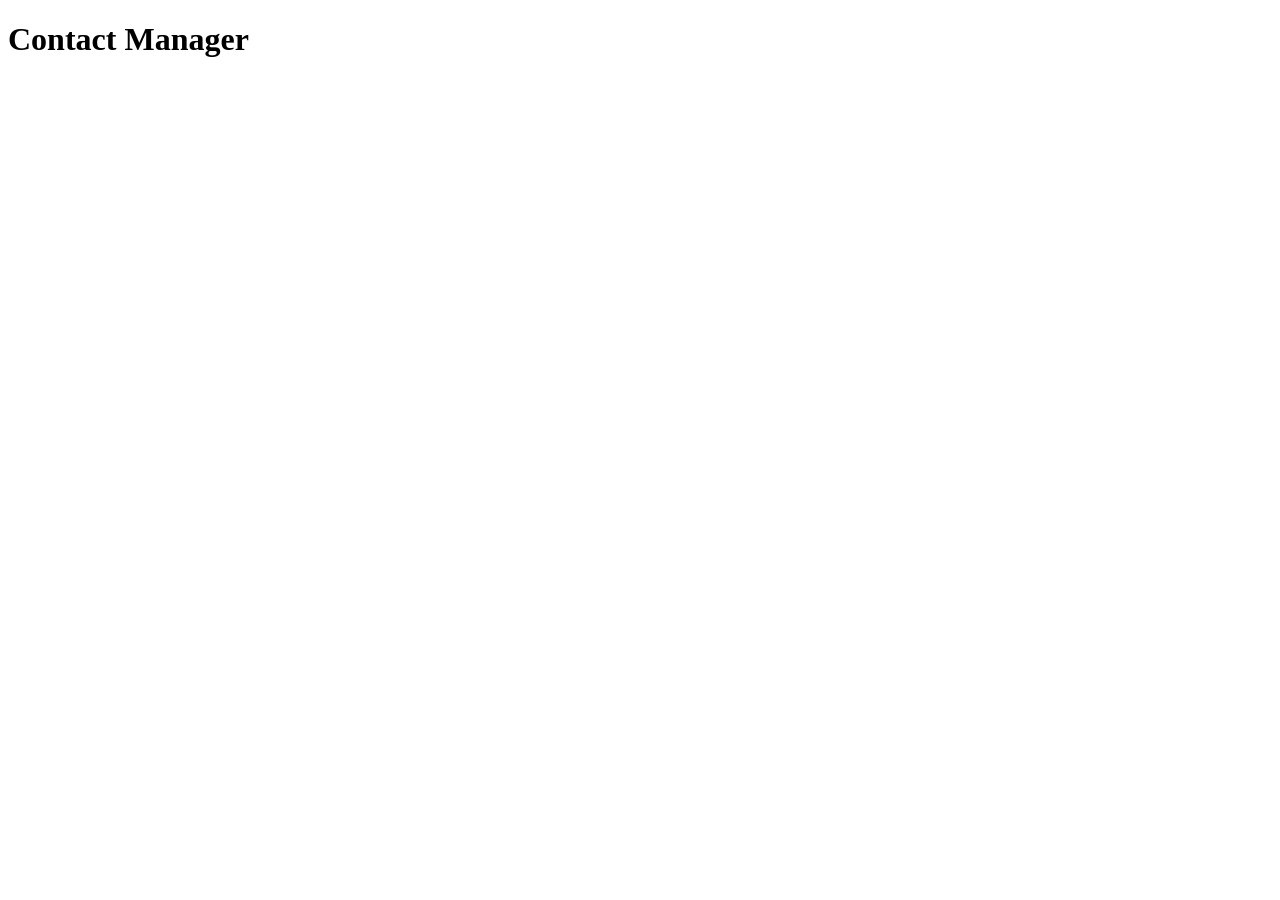
==== index.html @ 6e2ec39c "add login and contacts page skeletons" ====
<!DOCTYPE html>
<html lang="en">
<head>
  <meta charset="utf-8">
  <meta name="viewport" content="width=device-width, initial-scale=1">
  <title>Sign In — Contact Manager</title>
  <link rel="stylesheet" href="css/style.css">
</head>
<body>
  <!-- Landing page: login + register, toggled with a link.
       Use real form semantics — <form>, a <label for> on every <input>,
       <button type="submit">. That's most of the Lighthouse score. -->
  <main>
    <h1>Contact Manager</h1>

    <!-- TODO: login form -->
    <!-- TODO: register form -->
    <!-- TODO: a visible element for error messages -->
  </main>

  <script src="js/login.js"></script>
</body>
</html>
---- css/style.css ----
/* One font, a small palette, generous spacing. Keep text/background contrast at
   4.5:1 or better — Lighthouse checks it and it's 5 points.
   Must hold up at phone width; the instructor may resize the browser. */
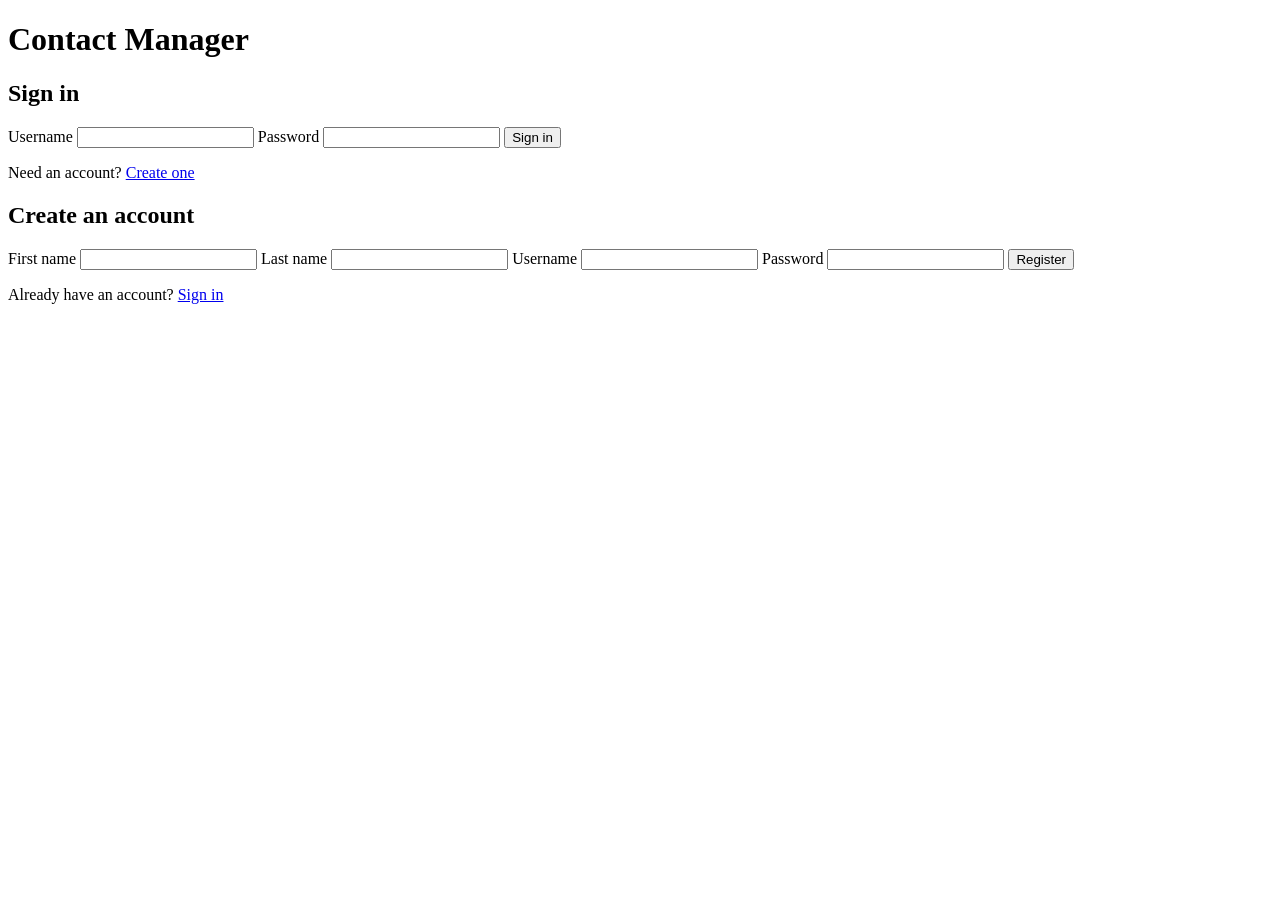
==== commit 8ffadd1d: "Adds the login and sign up form to index.html" ====
--- a/index.html
+++ b/index.html
@@ -13,9 +13,41 @@
   <main>
     <h1>Contact Manager</h1>
 
-    <!-- TODO: login form -->
-    <!-- TODO: register form -->
-    <!-- TODO: a visible element for error messages -->
+    <section id="login-section" aria-labelledby="login-heading">
+      <h2 id="login-heading">Sign in</h2>
+      <form id="login-form">
+        <p id="login-error" role="alert" aria-live="polite"></p>
+        <label for="login-username">Username</label>
+        <input id="login-username" name="login" type="text" required>
+
+        <label for="login-password">Password</label>
+        <input id="login-password" name="password" type="password" required>
+
+        <button type="submit">Sign in</button>
+      </form>
+      <p>Need an account? <a href="#register-section">Create one</a></p>
+    </section>
+
+    <section id="register-section" aria-labelledby="register-heading">
+      <h2 id="register-heading">Create an account</h2>
+      <form id="register-form">
+        <p id="register-error" role="alert" aria-live="polite"></p>
+        <label for="register-first-name">First name</label>
+        <input id="register-first-name" name="firstName" type="text" required>
+
+        <label for="register-last-name">Last name</label>
+        <input id="register-last-name" name="lastName" type="text" required>
+
+        <label for="register-username">Username</label>
+        <input id="register-username" name="login" type="text" required>
+
+        <label for="register-password">Password</label>
+        <input id="register-password" name="password" type="password" required>
+
+        <button type="submit">Register</button>
+      </form>
+      <p>Already have an account? <a href="#login-section">Sign in</a></p>
+    </section>
   </main>
 
   <script src="js/login.js"></script>
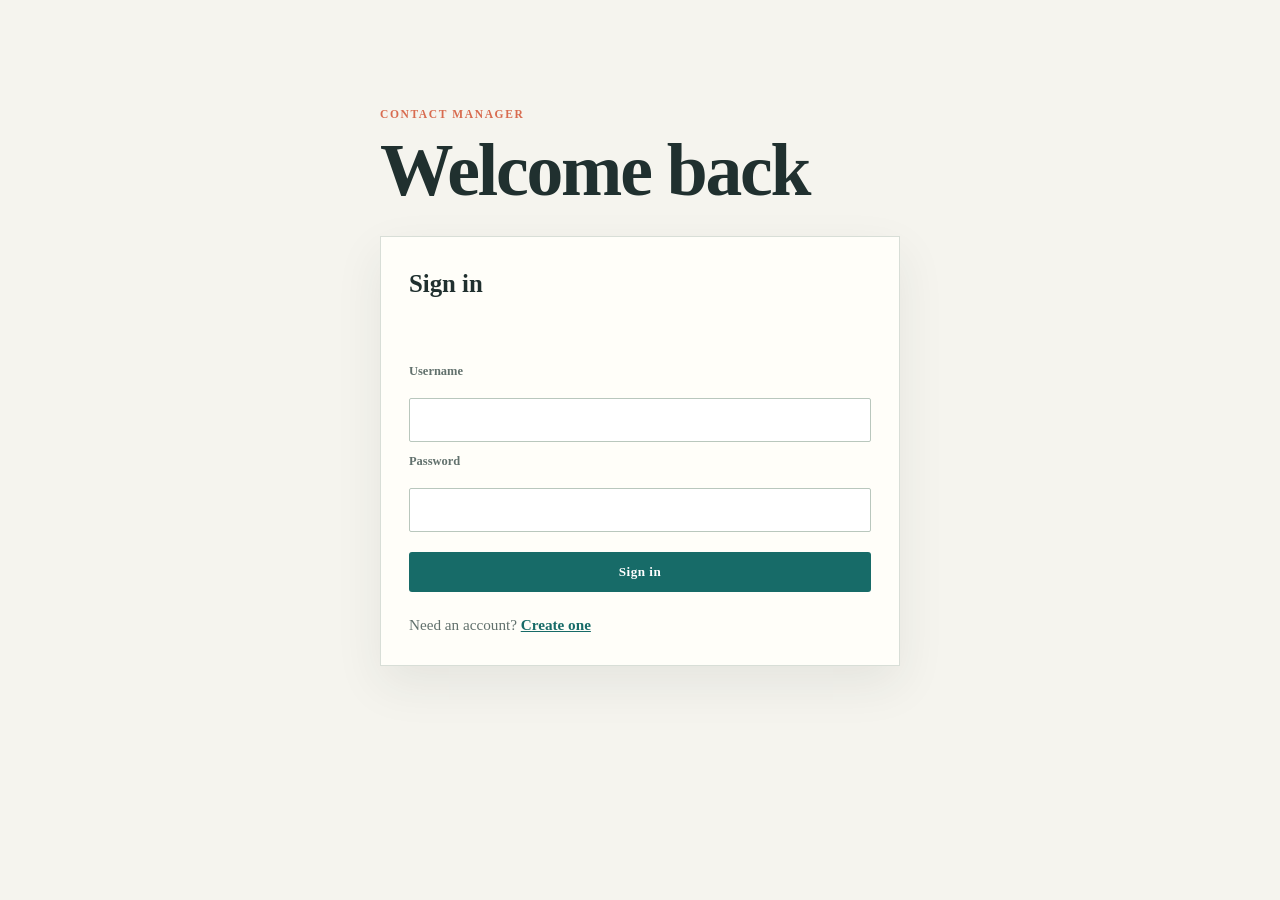
==== commit 2cb0461c: "Made the login page use the new style and format" ====
--- a/index.html
+++ b/index.html
@@ -10,33 +10,37 @@
   <!-- Landing page: login + register, toggled with a link.
        Use real form semantics — <form>, a <label for> on every <input>,
        <button type="submit">. That's most of the Lighthouse score. -->
-  <main>
-    <h1>Contact Manager</h1>
+  <main class="auth-page">
+    <p class="eyebrow">Contact Manager</p>
+    <h1>Welcome back</h1>
 
-    <section id="login-section" aria-labelledby="login-heading">
+    <section id="login-section" class="auth-section" aria-labelledby="login-heading">
       <h2 id="login-heading">Sign in</h2>
       <form id="login-form">
-        <p id="login-error" role="alert" aria-live="polite"></p>
+        <p id="login-error" class="status-message" role="alert" aria-live="polite"></p>
         <label for="login-username">Username</label>
         <input id="login-username" name="login" type="text" required>
 
         <label for="login-password">Password</label>
         <input id="login-password" name="password" type="password" required>
 
-        <button type="submit">Sign in</button>
+        <button class="button button-primary" type="submit">Sign in</button>
       </form>
       <p>Need an account? <a href="#register-section">Create one</a></p>
     </section>
 
-    <section id="register-section" aria-labelledby="register-heading">
+    <section id="register-section" class="auth-section" aria-labelledby="register-heading">
       <h2 id="register-heading">Create an account</h2>
       <form id="register-form">
-        <p id="register-error" role="alert" aria-live="polite"></p>
+        <p id="register-error" class="status-message" role="alert" aria-live="polite"></p>
         <label for="register-first-name">First name</label>
         <input id="register-first-name" name="firstName" type="text" required>
 
         <label for="register-last-name">Last name</label>
         <input id="register-last-name" name="lastName" type="text" required>
+
+        <label for="register-phone">Phone number</label>
+        <input id="register-phone" name="phone" type="tel" required>
 
         <label for="register-username">Username</label>
         <input id="register-username" name="login" type="text" required>
@@ -44,12 +48,13 @@
         <label for="register-password">Password</label>
         <input id="register-password" name="password" type="password" required>
 
-        <button type="submit">Register</button>
+        <button class="button button-primary" type="submit">Register</button>
       </form>
       <p>Already have an account? <a href="#login-section">Sign in</a></p>
     </section>
   </main>
 
+  <script src="js/api.js"></script>
   <script src="js/login.js"></script>
 </body>
 </html>
--- a/css/style.css
+++ b/css/style.css
@@ -1,3 +1,414 @@
-/* One font, a small palette, generous spacing. Keep text/background contrast at
-   4.5:1 or better — Lighthouse checks it and it's 5 points.
-   Must hold up at phone width; the instructor may resize the browser. */
+:root {
+   --ink: #20302f;
+   --muted: #62716d;
+   --paper: #f5f4ee;
+   --panel: #fffef9;
+   --line: #d8ded7;
+   --teal: #176b68;
+   --teal-dark: #0f4d4b;
+   --coral: #d86b4f;
+   --shadow: 0 18px 45px rgba(32, 48, 47, .08);
+}
+
+* {
+   box-sizing: border-box;
+}
+
+body {
+   margin: 0;
+   min-width: 320px;
+   color: var(--ink);
+   background: var(--paper);
+   font-family: Georgia, serif;
+   line-height: 1.5;
+}
+
+main {
+   width: min(1260px, calc(100% - 40px));
+   margin: 0 auto;
+   padding: 40px 0 72px;
+}
+
+h1,
+h2,
+p {
+   margin-top: 0;
+}
+
+h1 {
+   margin-bottom: 8px;
+   font-size: clamp(2.3rem, 6vw, 4.8rem);
+   line-height: .98;
+   letter-spacing: -.03em;
+}
+
+h2 {
+   margin-bottom: 0;
+   font-size: 1.55rem;
+}
+
+.eyebrow {
+   margin-bottom: 8px;
+   color: var(--coral);
+   font: 700 .72rem/1.2 Georgia, serif;
+   letter-spacing: .14em;
+   text-transform: uppercase;
+}
+
+.page-header,
+.section-heading {
+   display: flex;
+   align-items: flex-end;
+   justify-content: space-between;
+   gap: 24px;
+}
+
+.contacts-page {
+   display: grid;
+   grid-template-columns: 190px minmax(0, 1fr);
+   gap: 36px;
+}
+
+.action-rail {
+   min-height: 680px;
+   border-right: 1px solid var(--line);
+   padding: 10px 28px 0 0;
+}
+
+.rail-actions {
+   margin-top: 68px;
+}
+
+.rail-actions .button {
+   width: 100%;
+}
+
+.action-rail .editor-panel {
+   margin: 28px 0 0;
+   padding: 0;
+   border: 0;
+   box-shadow: none;
+}
+
+.action-rail .editor-panel .section-heading {
+   display: none;
+}
+
+.contacts-content {
+   min-width: 0;
+}
+
+.button {
+   border: 0;
+   border-radius: 3px;
+   cursor: pointer;
+   padding: 12px 18px;
+   font: 700 .82rem Georgia, serif;
+   letter-spacing: .04em;
+}
+
+.button-primary {
+   color: #fff;
+   background: var(--teal);
+}
+
+.button-primary:hover {
+   background: var(--teal-dark);
+}
+
+.button-secondary {
+   color: var(--teal-dark);
+   background: #e3ebe5;
+}
+
+.status-message {
+   min-height: 24px;
+   margin: 28px 0 8px;
+   color: #a13e2b;
+   font: 700 .9rem Georgia, serif;
+}
+
+/* Login and registration pages */
+.auth-page {
+   width: min(520px, calc(100% - 40px));
+   padding-top: 12vh;
+}
+
+.auth-page > .eyebrow {
+   margin-bottom: 12px;
+}
+
+.auth-page h1 {
+   margin-bottom: 30px;
+   font-size: clamp(2.8rem, 8vw, 4.6rem);
+}
+
+.auth-section {
+   max-width: 520px;
+   padding: 28px;
+   background: var(--panel);
+   border: 1px solid var(--line);
+   box-shadow: var(--shadow);
+}
+
+.auth-section h2 {
+   margin-bottom: 22px;
+}
+
+.auth-section form {
+   display: grid;
+   gap: 12px;
+}
+
+.auth-section .status-message {
+   margin: 0 0 4px;
+}
+
+.auth-section form .button {
+   margin-top: 8px;
+}
+
+.auth-section > p {
+   margin: 22px 0 0;
+   color: var(--muted);
+   font-size: .95rem;
+}
+
+.auth-section a {
+   color: var(--teal);
+   font-weight: 700;
+}
+
+#register-section {
+   display: none;
+}
+
+#register-section:target {
+   display: block;
+}
+
+main:has(#register-section:target) #login-section {
+   display: none;
+}
+
+/* Contact directory */
+.directory-panel {
+   padding: 28px;
+   background: var(--panel);
+   border: 1px solid var(--line);
+   box-shadow: var(--shadow);
+}
+
+.directory-search {
+   padding-bottom: 26px;
+   border-bottom: 1px solid var(--line);
+}
+
+.directory-search form {
+   min-width: min(100%, 520px);
+}
+
+label {
+   display: block;
+   margin-bottom: 7px;
+   color: var(--muted);
+   font: 700 .78rem Georgia, serif;
+}
+
+.visually-hidden {
+   position: absolute;
+   width: 1px;
+   height: 1px;
+   padding: 0;
+   margin: -1px;
+   overflow: hidden;
+   clip: rect(0, 0, 0, 0);
+   white-space: nowrap;
+   border: 0;
+}
+
+input {
+   width: 100%;
+   border: 1px solid #b9c7bd;
+   border-radius: 2px;
+   color: var(--ink);
+   background: #fff;
+   padding: 12px 13px;
+   font: 1rem Georgia, serif;
+}
+
+input:focus {
+   outline: 3px solid rgba(216, 107, 79, .25);
+   border-color: var(--coral);
+}
+
+.search-controls {
+   display: flex;
+   gap: 10px;
+}
+
+.directory-panel > .section-heading {
+   margin-top: 26px;
+}
+
+.count-label {
+   color: var(--muted);
+   font: .8rem Georgia, serif;
+}
+
+.table-wrap {
+   overflow-x: auto;
+   margin-top: 22px;
+}
+
+table {
+   width: 100%;
+   border-collapse: collapse;
+   text-align: left;
+}
+
+th {
+   color: var(--muted);
+   font: 700 .72rem Georgia, serif;
+   letter-spacing: .08em;
+   text-transform: uppercase;
+}
+
+th,
+td {
+   padding: 15px 12px;
+   border-bottom: 1px solid var(--line);
+}
+
+th:first-child,
+td:first-child {
+   padding-left: 0;
+}
+
+th:last-child,
+td:last-child {
+   padding-right: 0;
+}
+
+.empty-row td {
+   padding: 34px 0;
+   color: var(--muted);
+   text-align: center;
+}
+
+.row-actions {
+   white-space: nowrap;
+}
+
+.text-button {
+   border: 0;
+   padding: 5px 0;
+   color: var(--teal);
+   background: transparent;
+   cursor: pointer;
+   font: 700 .82rem Georgia, serif;
+}
+
+.text-button + .text-button {
+   margin-left: 14px;
+}
+
+.text-button-danger {
+   color: var(--coral);
+}
+
+.contact-form {
+   display: grid;
+   grid-template-columns: 1fr 1fr;
+   gap: 16px 20px;
+   margin-top: 22px;
+}
+
+.contact-form label {
+   margin-bottom: -8px;
+}
+
+.form-actions {
+   grid-column: 1 / -1;
+   display: flex;
+   gap: 10px;
+   margin-top: 4px;
+}
+
+[hidden] {
+   display: none !important;
+}
+
+@media (max-width: 680px) {
+   main {
+      width: min(100% - 24px, 1120px);
+      padding-top: 32px;
+   }
+
+   .auth-page {
+      width: min(100% - 24px, 520px);
+      padding-top: 48px;
+   }
+
+   .contacts-page {
+      display: block;
+   }
+
+   .action-rail {
+      min-height: 0;
+      margin-bottom: 28px;
+      padding: 0 0 20px;
+      border-right: 0;
+      border-bottom: 1px solid var(--line);
+   }
+
+   .rail-actions {
+      margin-top: 28px;
+   }
+
+   .rail-actions .button {
+      width: auto;
+   }
+
+   .action-rail .editor-panel {
+      margin-top: 18px;
+   }
+
+   .page-header,
+   .directory-search,
+   .section-heading {
+      align-items: flex-start;
+      flex-direction: column;
+   }
+
+   .directory-search form {
+      width: 100%;
+   }
+
+   .search-controls {
+      align-items: stretch;
+      flex-direction: column;
+   }
+
+   .directory-panel {
+      padding: 20px 16px;
+   }
+
+   .contact-form {
+      grid-template-columns: 1fr;
+   }
+
+   .form-actions {
+      grid-column: auto;
+   }
+
+   th,
+   td {
+      min-width: 130px;
+   }
+
+   th:last-child,
+   td:last-child {
+      min-width: 150px;
+   }
+}
